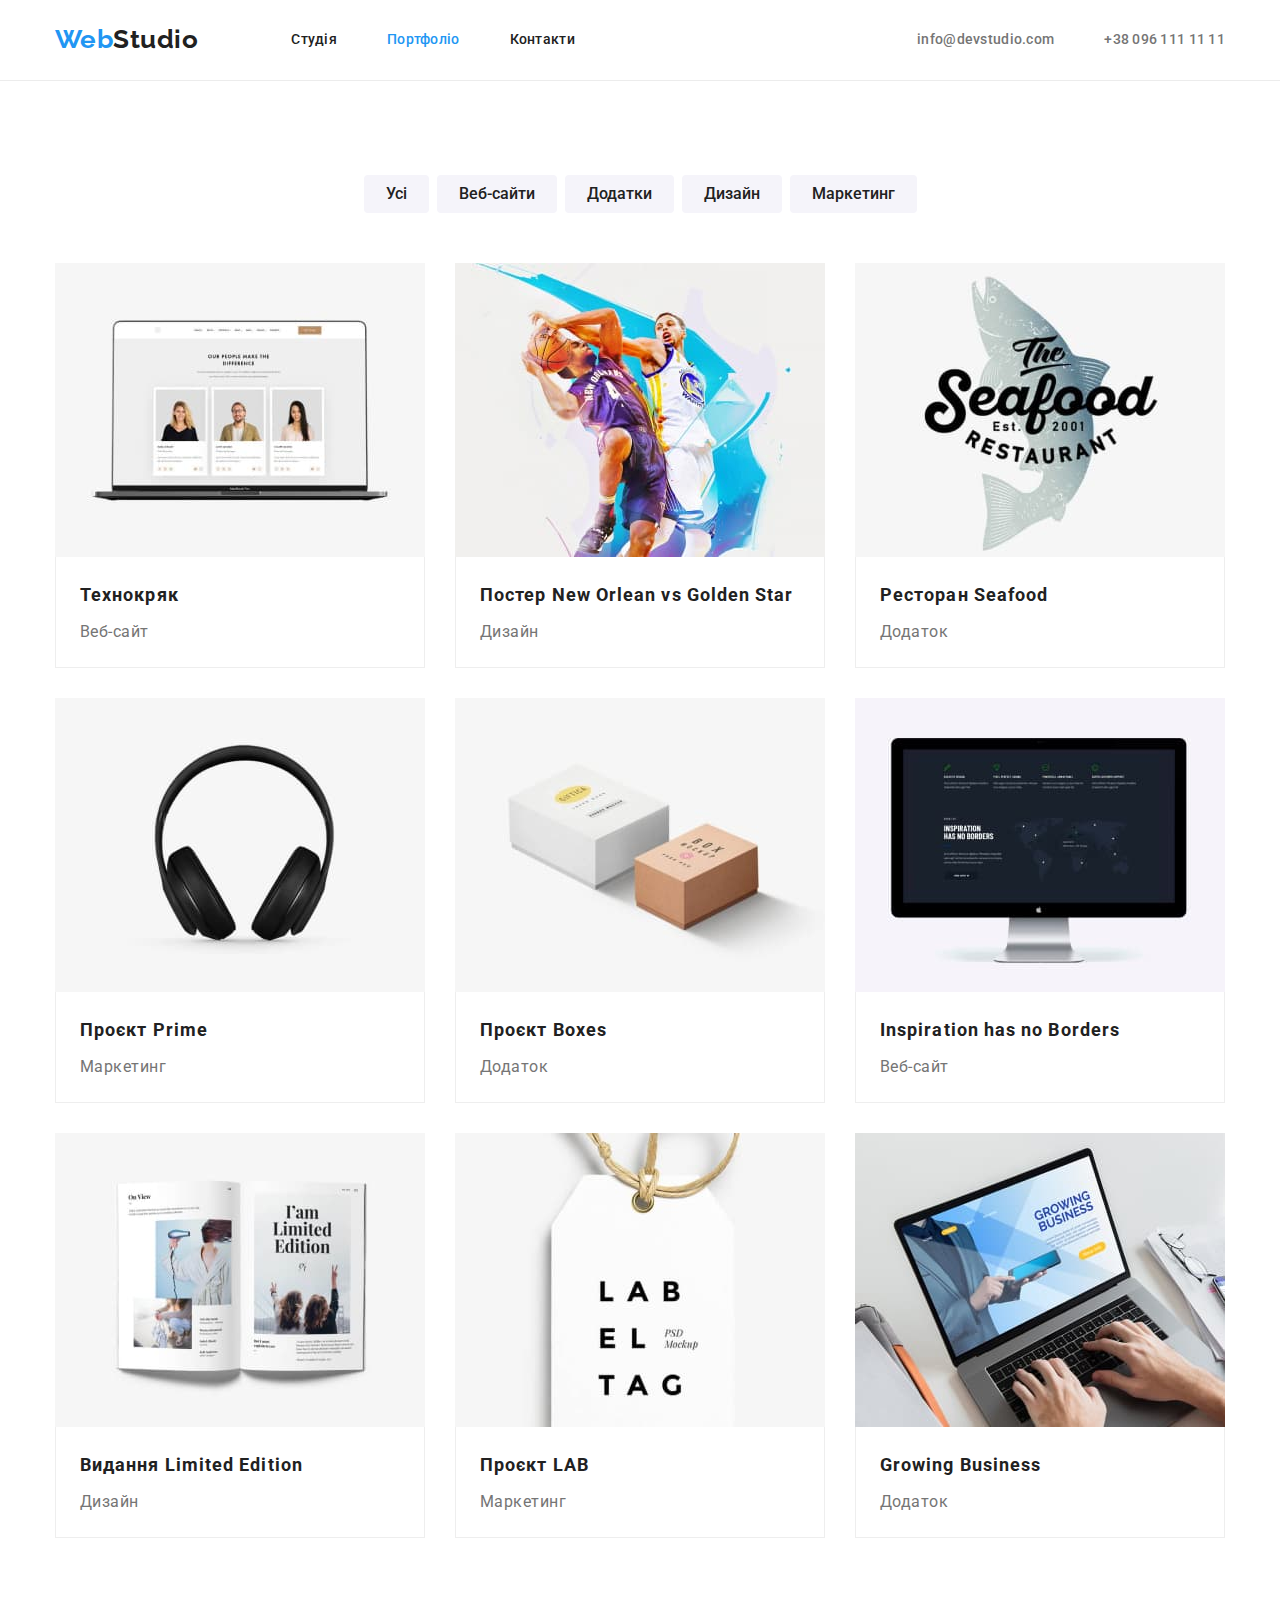
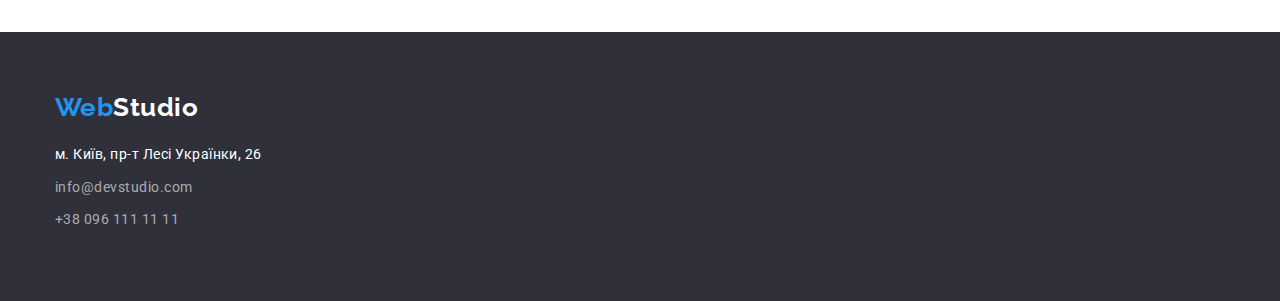
==== portfolio.html @ 28769418 "www" ====
<!DOCTYPE html>
<html lang="uk">
  <head>
    <meta charset="UTF-8" />
    <meta http-equiv="X-UA-Compatible" content="IE=edge" />
    <meta name="viewport" content="width=device-width, initial-scale=1.0" />
    <title>Document</title>
    <link
      href="https://fonts.googleapis.com/css2?family=Raleway:wght@700&family=Roboto:wght@400;500;700;900&display=swap"
      rel="stylesheet"
    />
    <link
      rel="stylesheet"
      href="https://cdnjs.cloudflare.com/ajax/libs/modern-normalize/1.1.0/modern-normalize.min.css"
    />
    <link rel="stylesheet" href="./css/styles.css" />
  </head>
  <body>
    <header class="page-header text-decor">
      <div class="container header-main">
        <a href="./index.html" class="logo-header"
          ><span class="logo-web">Web</span>Studio</a
        >
        <nav>
          <ul class="site-nav list">
            <li class="item"><a href="./index.html" class="link">Студія</a></li>
            <li class="item">
              <a href="./portfolio.html" class="link current">Портфоліо</a>
            </li>
            <li class="item"><a href="" class="link">Контакти</a></li>
          </ul>
        </nav>
        <ul class="auth-nav list">
          <li class="item">
            <a href="mailto:info@devstudio.com" class="link"
              >info@devstudio.com</a
            >
          </li>
          <li class="item">
            <a href="tel:+380961111111" class="link">+38 096 111 11 11</a>
          </li>
        </ul>
      </div>
    </header>

    <main>
      <!-- Portfolio section -->
      <section class="section portfolio-section text-decor">
        <div class="container main">
          <h1 class="section-title visually-hidden">Портфоліо</h1>
          <ul class="filter-list list">
            <li class="item">
              <button type="button" class="button">Усі</button>
            </li>
            <li class="item">
              <button type="button" class="button">Веб-сайти</button>
            </li>
            <li class="item">
              <button type="button" class="button">Додатки</button>
            </li>
            <li class="item">
              <button type="button" class="button">Дизайн</button>
            </li>
            <li class="item">
              <button type="button" class="button">Маркетинг</button>
            </li>
          </ul>

          <ul class="portfolio-list list">
            <li class="item">
              <a href="">
                <img
                  src="./images/portfilio/portf1.jpg"
                  alt="Технокряк"
                  width="370"
                  height="294"
                />
                <div class="content">
                  <h2 class="title">Технокряк</h2>
                  <p class="text">Веб-сайт</p>
                </div>  
              </a>
            </li>
            <li class="item">
              <a href="">
                <img
                  src="./images/portfilio/portf2.jpg"
                  alt="Постер з двома баскетболістами"
                  width="370"
                />
                <div class="content">
                  <h2 class="title">
                    Постер <span lang="en">New Orlean vs Golden Star</span>
                  </h2>
                  <p class="text">Дизайн</p>
                </div>
              </a>
            </li>
            <li class="item">
              <a href="">
                <img
                  src="./images/portfilio/portf3.jpg"
                  alt="Значок ресторану"
                  width="370"
                />
                <div class="content">
                  <h2 class="title">Ресторан <span lang="en">Seafood</span></h2>
                  <p class="text">Додаток</p>
                </div>
              </a>
            </li>
            <li class="item">
              <a href="">
                <img
                  src="./images/portfilio/portf4.jpg"
                  alt="Навушники"
                  width="370"
                />
                <div class="content">
                  <h2 class="title">Проєкт <span lang="en">Prime</span></h2>
                  <p class="text">Маркетинг</p>
                </div>
              </a>
            </li>
            <li class="item">
              <a href="">
                <img
                  src="./images/portfilio/portf5.jpg"
                  alt="Дві коробки"
                  width="370"
                />
                <div class="content">
                  <h2 class="title">Проєкт <span lang="en">Boxes</span></h2>
                  <p class="text">Додаток</p>
                </div>
              </a>
            </li>
            <li class="item">
              <a href="">
                <img
                  src="./images/portfilio/portf6.jpg"
                  alt="Включений монітор"
                  width="370"
                />
                <div class="content">
                  <h2 class="title" lang="en">Inspiration has no Borders</h2>
                  <p class="text">Веб-сайт</p>
                </div>
              </a>
            </li>
            <li class="item">
              <a href="">
                <img
                  src="./images/portfilio/portf7.jpg"
                  alt="Відкрита книжка"
                  width="370"
                />
                <div class="content">
                  <h2 class="title">
                    Видання <span lang="en">Limited Edition</span>
                  </h2>
                  <p class="text">Дизайн</p>
                </div>
              </a>
            </li>
            <li class="item">
              <a href="">
                <img
                  src="./images/portfilio/portf8.jpg"
                  alt="Бірка"
                  width="370"
                />
                <div class="content">
                  <h2 class="title">Проєкт <span lang="en">LAB</span></h2>
                  <p class="text">Маркетинг</p>
                </div>
              </a>
            </li>
            <li class="item">
              <a href="">
                <img
                  src="./images/portfilio/portf9.jpg"
                  alt="Робота за ноутбуком"
                  width="370"
                />
                <div class="content">
                  <h2 class="title" lang="en">Growing Business</h2>
                  <p class="text">Додаток</p>
                </div>
              </a>
            </li>
          </ul>
        </div>
      </section>
    </main>

    <footer class="footer-section text-decor">
      <div class="container footer">
        <a href="./index.html" class="logo-footer text-decor"
          ><span class="logo-web">Web</span>Studio</a
        >
        <address class="adres">
          <ul class="address-list list text-decor">
            <li class="item">
              <a
                href="https://goo.gl/maps/ijaJ5MrbK64KNwwaA"
                class="geoloc link"
                >м. Київ, пр-т Лесі Українки, 26</a
              >
            </li>
            <li class="item">
              <a href="mailto:info@devstudio.com" class="link contact"
                >info@devstudio.com</a
              >
            </li>
            <li class="item">
              <a href="tel:+380961111111" class="link contact"
                >+38 096 111 11 11</a
              >
            </li>
          </ul>
        </address>
      </div>
    </footer>
  </body>
</html>
---- css/styles.css ----
:root {
  --primary-text-color: #757575;
  --title-text-color: #212121;
  --accent-color: #2196f3;
  --minor-color: #ffffff;
  --primary-bg: #f5f5f5;
  --secondary-bg: #2f303a;
  --button-bg: #f5f4fa;
  --footer-text-color: rgba(255, 255, 255, 0.6);
  --button-active: #188ce8;
  --border-portfolio: #eeeeee;
}

/*колір ховеру та кнопок #2196F3 */
/*колір заголовків #212121*/
/*колір тексту #757575  */
/* #FFFFFF */
/* #000000   */
/* фон #F5F5F5*/
/*фон #F5F4FA*/
body {
  color: var(--primary-text-color);
  font-family: Roboto, sans-serif;
  letter-spacing: 0.03em;
}
img{
  display: block;
}
p,
h1,
h2,
h3,
h4,
h5,
h6 {
    margin: 0;
}

ul {
    margin: 0;
    padding: 0;
}
.list {
  list-style: none;
  padding: 0;
  margin: 0;
}
.text-decor a {
  text-decoration: none;
}
/*для приховування тексту*/
.visually-hidden {
  position: absolute;
  white-space: nowrap;
  width: 1px;
  height: 1px;
  overflow: hidden;
  border: 0;
  padding: 0;
  clip: rect(0 0 0 0);
  clip-path: inset(50%);
  margin: -1px;
}
.container {
  width: 1200px;
  padding-left: 15px;
  padding-right: 15px;
  margin: 0 auto;
  /* outline: 2px solid tomato;*/
}
/*Header section*/
.page-header {
  display: block;
  background-color: var(--minor-color);
  border-bottom:  1px solid #ececec;
}
/*logo*/
.logo-header {
  display: block;
  padding-top: 24px;
  padding-bottom: 25px;

  color: var(--title-text-color);
  font-family: Raleway, sans-serif;
  font-weight: 700;
  font-size: 26px;
  line-height: 1.2;
}
.logo-web {
  color: var(--accent-color);
}

/*site nav*/
.site-nav {
  display: flex;
}
.site-nav .link {
  display: block;
  padding-top: 32px;
  padding-bottom: 32px;

  color: var(--title-text-color);
  font-weight: 500;
  font-size: 14px;
  line-height: 1.14;
  letter-spacing: 0.02em;
}
.site-nav .link.current {
  color: var(--accent-color);
}
.site-nav .item:not(:last-child) {
  margin-right: 50px;
}
.site-nav .item:first-child {
  margin-left: 93px;
}

.site-nav .link:hover,
.site-nav .link:focus {
  color: var(--accent-color);
}
.header-main {
  display: flex;
  align-items: center;
}
/*почта і тел*/
.auth-nav {
  display: flex;
  margin-left: auto;
}
.auth-nav .link {
  display: block;
  padding-top: 32px;
  padding-bottom: 32px;

  color: var(--primary-text-color);
  font-weight: 500;
  font-size: 14px;
  line-height: 1.14;
  letter-spacing: 0.02em;
}
.auth-nav .item:first-child {
  margin-right: 50px;
}
.auth-nav .link:hover,
.auth-nav .link:focus {
  color: var(--accent-color);
}

/*hero section*/
/*Колір поставив шоб текст краще видно було*/
.hero {
  background-color: var(--secondary-bg);
  text-align: center;
}
.container.hero{
  padding: 200px 0;
}
.hero-title {
  color: var(--minor-color);
  font-weight: 900;
  font-size: 44px;
  line-height: 1.36;
  text-align: center;
  letter-spacing: 0.06em;
  text-transform: uppercase;
  
  max-width: 696px;
  margin: 0 auto 30px;
}
.hero .button {
  font-weight: 700;
  font-size: 16px;
  line-height: 1.87;
  cursor: pointer;
  align-items: center;
  text-align: center;
  letter-spacing: 0.06em;
  min-width: 216px;
  padding: 10px 32px;
  border-radius: 4px;
  border: 0;
}
.hero .button:hover,
.hero .button:focus {
  background-color: var(--button-active);
}
.button {
  display: inline-block;
  color: var(--minor-color);
  background-color: var(--accent-color);
  font-family: inherit;
}
/*Features section*/
.features.section{
  padding-top: 94px;
  padding-bottom: 94px;
}
.section-title {
  color: var(--title-text-color);
  font-size: 36px;
  line-height: 1.67;
  text-align: center;
  margin-top: 0;
  margin-bottom: 50px;
}
.features-list {
  display: flex;
  margin-top: 0;
}
.features-list .item {
  width: calc((100%-90px) / 4);
}
.features-list .item:not(:last-child) {
  margin-right: 30px;
}
.features-list .title {
  color: var(--title-text-color);
  font-size: 14px;
  line-height: 1.14;
  text-transform: uppercase;
  margin-top: 0;
  margin-bottom: 10px;
}
.features-list .text {
  font-size: 14px;
  line-height: 1.71;
  margin: 0;
}

/*Employment section*/
.employment.section{
  padding-bottom: 94px;
}
.work-list {
  display: flex;
}
.work-list .item {
  width: calc((100%-60px) / 3);
}
.work-list .item:not(:last-child) {
  margin-right: 30px;
}
/*Team section*/
.team-section {
  background-color: var(--button-bg);
  padding-top: 94px;
  padding-bottom: 94px;
}
.team-list {
  display: flex;
}
.team-list .item {
  width: calc((100%-90px) / 4);
}
.team-list .item:not(:last-child) {
  margin-right: 30px;
}
.team-list > li {
  background-color: var(--minor-color);
}

.team-list .title {
  color: var(--title-text-color);
  font-weight: 500;
  font-size: 16px;
  line-height: 1.19;
  text-align: center;
  margin-bottom: 10px;
  margin-top: 0;
}
.team-list .text {
  font-size: 16px;
  line-height: 1.19;
  text-align: center;
  margin-top: 0;
  margin-bottom: 0;
}
.team-list .content {
  padding-top: 30px;
  padding-bottom: 30px;
}

.team-list .content {
  box-shadow: 0px 1px 3px rgba(0, 0, 0, 0.12), 0px 1px 1px rgba(0, 0, 0, 0.14),
    0px 2px 1px rgba(0, 0, 0, 0.2);
  border-radius: 0px 0px 4px 4px;
}

/*Footer section*/

.logo-footer {
  display: inline-block;
  margin-bottom: 20px;
  color: var(--minor-color);
  font-weight: 700;
  font-family: "Raleway";
  font-size: 26px;
  line-height: 1.19;
}
.address-list .item{
   margin-bottom: 9px;
}
.address-list .link {

  color: var(--footer-text-color);
  font-size: 14px;
  line-height: 1.7;
  font-style: normal;
}
.address-list .geoloc {
  color: var(--minor-color);
}
.address-list .geoloc:hover,
.address-list .geoloc:focus {
  color: var(--accent-color);
}
.address-list .contact:hover,
.address-list .contact:focus {
  color: var(--accent-color);
}
.footer-section {
  background-color: var(--secondary-bg);
  padding-top: 60px;
  padding-bottom: 60px;
}
/*Portfolio page*/

/*Фільтри (кнопки)*/
.filter-list {
  display: flex;
  justify-content: center;
  margin-bottom: 50px;
}
.filter-list .item:not(:last-child) {
  margin-right: 8px;
}

.filter-list .button {
  color: var(--title-text-color);
  background-color: var(--button-bg);
  border: 0;
  cursor: pointer;
  font-weight: 500;
  font-size: 16px;
  line-height: 1.6;
  text-align: center;
  padding: 6px 22px;
  border-radius: 4px;
}
.filter-list .button:hover,
.filter-list .button:focus {
  color: var(--minor-color);
  background-color: var(--accent-color);
  box-shadow: 0px 3px 1px rgba(0, 0, 0, 0.1), 0px 1px 2px rgba(0, 0, 0, 0.08),
    0px 2px 2px rgba(0, 0, 0, 0.12);
}
/*Секція портфоліо*/
.portfolio-section{
  padding-top: 94px;
  padding-bottom: 94px;
}
.portfolio-list {
  display: flex;
  flex-wrap: wrap;
}
.portfolio-list .item {
  /* width: 370px;*/
  width: calc((100% - 60px) / 3);
  margin-bottom: 30px;
  margin-right: 30px;
}
.portfolio-list .item:nth-child(3n) {
  margin-right: 0;
}
.portfolio-list .item:nth-last-child(-n + 3) {
  margin-bottom: 0;
}
.portfolio-list .title {
  color: var(--title-text-color);
  font-size: 18px;
  line-height: 2;
  letter-spacing: 0.06em;
  margin-top: 0;
  margin-bottom: 4px;
}
.portfolio-list .content {
  padding: 20px 24px;
  border-bottom: 1px solid var(--border-portfolio);
  border-right: 1px solid var(--border-portfolio);
  border-left: 1px solid var(--border-portfolio);
}
.portfolio-list > li {
  background-color: var(--minor-color);
}
.portfolio-list .text {
  color: var(--primary-text-color);
  font-size: 16px;
  line-height: 1.875;
  margin-top: 0;
  margin-bottom: 0;
}
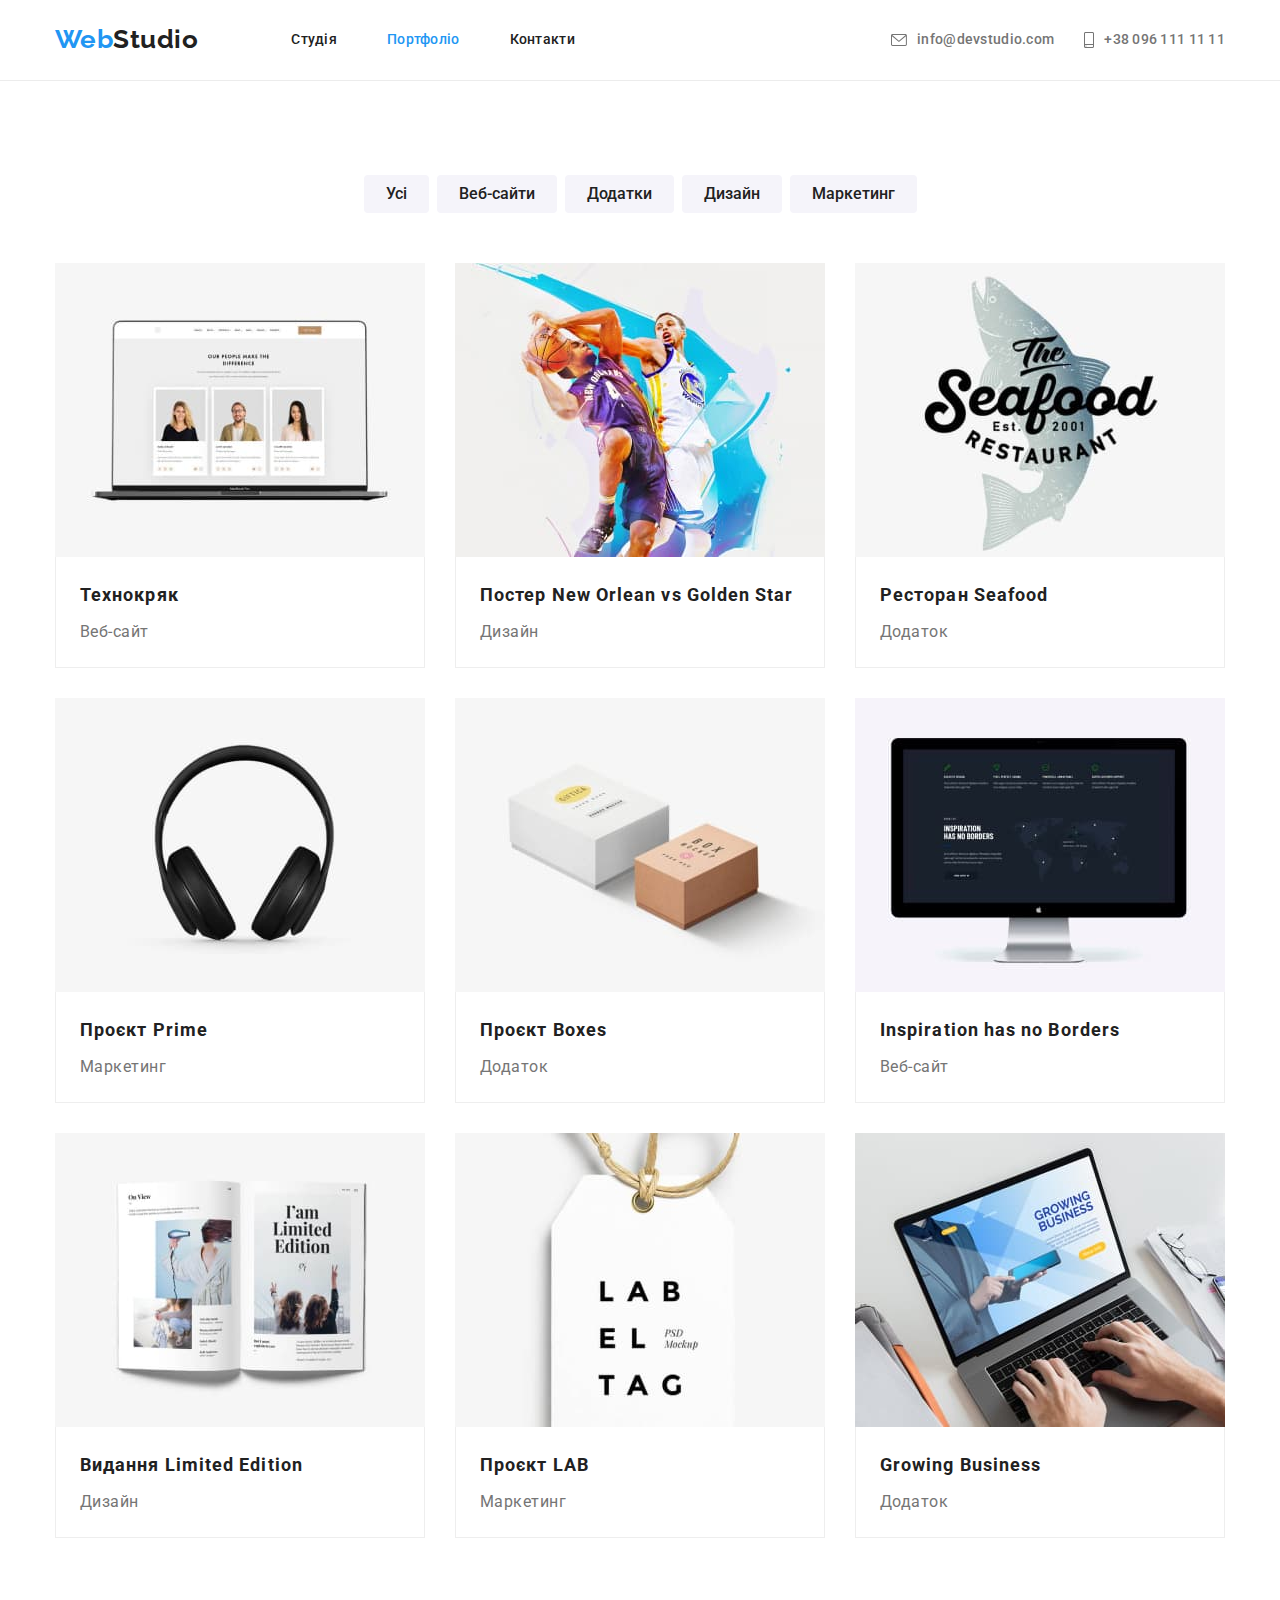
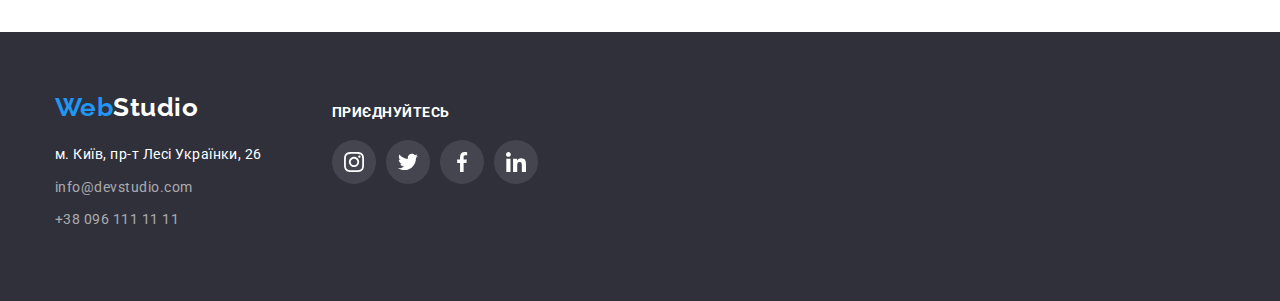
==== commit 52cfafc9: "svg and shadow" ====
--- a/portfolio.html
+++ b/portfolio.html
@@ -23,7 +23,9 @@
         >
         <nav>
           <ul class="site-nav list">
-            <li class="item"><a href="./index.html" class="link">Студія</a></li>
+            <li class="item">
+              <a href="./index.html" class="link">Студія</a>
+            </li>
             <li class="item">
               <a href="./portfolio.html" class="link current">Портфоліо</a>
             </li>
@@ -31,13 +33,21 @@
           </ul>
         </nav>
         <ul class="auth-nav list">
-          <li class="item">
-            <a href="mailto:info@devstudio.com" class="link"
-              >info@devstudio.com</a
+          <li class="item header-mail">
+            <a href="mailto:info@devstudio.com" class="link">
+              <svg class="icon-mail" width="16px" height="12px">
+                <use href="./images/symbol-section.svg#icon-envelope"></use>
+              </svg>
+              info@devstudio.com</a
             >
           </li>
-          <li class="item">
-            <a href="tel:+380961111111" class="link">+38 096 111 11 11</a>
+          <li class="item header-tel">
+            <a href="tel:+380961111111" class="link">
+              <svg class="icon-tel" width="10px" height="16px">
+                <use href="./images/symbol-section.svg#icon-smartphone"></use>
+              </svg>
+              +38 096 111 11 11</a
+            >
           </li>
         </ul>
       </div>
@@ -78,7 +88,7 @@
                 <div class="content">
                   <h2 class="title">Технокряк</h2>
                   <p class="text">Веб-сайт</p>
-                </div>  
+                </div>
               </a>
             </li>
             <li class="item">
@@ -196,30 +206,65 @@
 
     <footer class="footer-section text-decor">
       <div class="container footer">
-        <a href="./index.html" class="logo-footer text-decor"
-          ><span class="logo-web">Web</span>Studio</a
-        >
-        <address class="adres">
-          <ul class="address-list list text-decor">
-            <li class="item">
-              <a
-                href="https://goo.gl/maps/ijaJ5MrbK64KNwwaA"
-                class="geoloc link"
-                >м. Київ, пр-т Лесі Українки, 26</a
-              >
-            </li>
-            <li class="item">
-              <a href="mailto:info@devstudio.com" class="link contact"
-                >info@devstudio.com</a
-              >
-            </li>
-            <li class="item">
-              <a href="tel:+380961111111" class="link contact"
-                >+38 096 111 11 11</a
-              >
-            </li>
-          </ul>
-        </address>
+        <div class="container-logoadres">
+          <a href="./index.html" class="logo-footer text-decor"
+            ><span class="logo-web">Web</span>Studio</a
+          >
+          <address class="adres">
+            <ul class="address-list list text-decor">
+              <li class="item">
+                <a
+                  href="https://goo.gl/maps/ijaJ5MrbK64KNwwaA"
+                  class="geoloc link"
+                  >м. Київ, пр-т Лесі Українки, 26</a
+                >
+              </li>
+              <li class="item">
+                <a href="mailto:info@devstudio.com" class="link contact"
+                  >info@devstudio.com</a
+                >
+              </li>
+              <li class="item">
+                <a href="tel:+380961111111" class="link contact"
+                  >+38 096 111 11 11</a
+                >
+              </li>
+            </ul>
+          </address>
+        </div>
+        <div class="container-joinin">
+          <h3 class="text">Приєднуйтесь</h3>
+          <ul class="joinin-list list">
+            <li class="item">
+              <a href="" class="joinin-icon">
+                <svg class="link" width="20px" height="20px">
+                  <use href="./images/symbol-section.svg#icon-instagram"></use>
+                </svg>
+              </a>
+            </li>
+            <li class="item">
+              <a href="" class="joinin-icon">
+                <svg class="link" width="20px" height="20px">
+                  <use href="./images/symbol-section.svg#icon-twitter"></use>
+                </svg>
+              </a>
+            </li>
+            <li class="item">
+              <a href="" class="joinin-icon">
+                <svg class="link" width="20px" height="20px">
+                  <use href="./images/symbol-section.svg#icon-facebook"></use>
+                </svg>
+              </a>
+            </li>
+            <li class="item">
+              <a href="" class="joinin-icon">
+                <svg class="link" width="20px" height="20px">
+                  <use href="./images/symbol-section.svg#icon-linkedin"></use>
+                </svg>
+              </a>
+            </li>
+          </ul>
+        </div>
       </div>
     </footer>
   </body>
--- a/css/styles.css
+++ b/css/styles.css
@@ -9,6 +9,8 @@
   --footer-text-color: rgba(255, 255, 255, 0.6);
   --button-active: #188ce8;
   --border-portfolio: #eeeeee;
+  --link-icon-color:#afb1b8;
+  --gradient-overlay:rgba(47, 48, 58, 0.4);
 }
 
 /*колір ховеру та кнопок #2196F3 */
@@ -129,9 +131,10 @@
   margin-left: auto;
 }
 .auth-nav .link {
-  display: block;
+  display: flex;
   padding-top: 32px;
   padding-bottom: 32px;
+  align-items: center;
 
   color: var(--primary-text-color);
   font-weight: 500;
@@ -139,22 +142,32 @@
   line-height: 1.14;
   letter-spacing: 0.02em;
 }
-.auth-nav .item:first-child {
-  margin-right: 50px;
-}
 .auth-nav .link:hover,
 .auth-nav .link:focus {
   color: var(--accent-color);
+}
+.auth-nav .icon-tel,
+.auth-nav .icon-mail{
+  margin-right: 10px;
+  fill: currentColor;
+}
+.auth-nav .header-mail{
+  margin-right: 30px;
 }
 
 /*hero section*/
 /*Колір поставив шоб текст краще видно було*/
 .hero {
+  max-width: 1600px;
+  height: 600px;
   background-color: var(--secondary-bg);
+  background-image: linear-gradient(var(--gradient-overlay),var(--gradient-overlay)), url(../images/heroimg.jpg);
+  background-repeat: no-repeat;
   text-align: center;
 }
 .container.hero{
   padding: 200px 0;
+  background: none;
 }
 .hero-title {
   color: var(--minor-color);
@@ -180,6 +193,7 @@
   padding: 10px 32px;
   border-radius: 4px;
   border: 0;
+  box-shadow: 0px 4px 4px rgba(0, 0, 0, 0.15);
 }
 .hero .button:hover,
 .hero .button:focus {
@@ -196,6 +210,17 @@
   padding-top: 94px;
   padding-bottom: 94px;
 }
+.features-list .icon-item{
+  display: flex;
+  align-items: center;
+  justify-content: center;
+  width: 270px;
+  height: 120px;
+  border-radius: 4px;
+  background-color:var(--button-bg);
+  margin-bottom: 30px;
+}
+
 .section-title {
   color: var(--title-text-color);
   font-size: 36px;
@@ -274,18 +299,77 @@
   line-height: 1.19;
   text-align: center;
   margin-top: 0;
-  margin-bottom: 0;
+  margin-bottom: 16px;
 }
 .team-list .content {
   padding-top: 30px;
   padding-bottom: 30px;
 }
 
-.team-list .content {
+.team-list .item {
   box-shadow: 0px 1px 3px rgba(0, 0, 0, 0.12), 0px 1px 1px rgba(0, 0, 0, 0.14),
     0px 2px 1px rgba(0, 0, 0, 0.2);
   border-radius: 0px 0px 4px 4px;
 }
+
+.team-list .social{
+  display: flex;
+  justify-content:center;
+}
+.social .link-icon{
+  display: flex;
+  align-items: center;
+  justify-content:center;
+  border-radius: 50%;
+  /*outline: #212121 solid 1px;*/
+  color: var(--link-icon-color);
+
+  width: 44px;
+  height: 44px;
+}
+.social .item-icon:not(:last-child){
+  margin-right: 10px;
+}
+.social .link{
+  width: 20px;
+  height: 20px;
+  fill: currentColor;
+}
+ .social .link-icon:hover,
+ .social .link-icon:focus{
+  background-color: var(--accent-color);
+  color: var(--minor-color);
+} 
+/*Regular customers section*/
+.customers-section{
+  padding-top: 94px;
+  padding-bottom: 94px;
+}
+.company-list{
+  display: flex;
+}
+.company-list .icon-link{
+display: flex;
+align-items: center;
+justify-content: center;
+width: 170px;
+height: 92px;
+border: 1px solid var(--link-icon-color);
+border-radius: 4px;
+color:var(--link-icon-color);
+}
+.company-list .item:not(:last-child){
+  margin-right: 30px;
+}
+.company-list .link{
+  fill: currentColor;
+}
+.company-list .icon-link:hover,
+.company-list .icon-link:focus{
+  color: var(--accent-color);
+  border-color: var(--accent-color);
+}
+
 
 /*Footer section*/
 
@@ -324,6 +408,51 @@
   padding-top: 60px;
   padding-bottom: 60px;
 }
+.container-logoadres{
+  margin-right: 70px;
+}
+.container.footer{
+  display: flex;
+}
+.container-joinin{
+  margin-top: 12px;
+  margin-bottom: 40px;
+  color: var(--minor-color);
+}
+.joinin-list{
+  display: flex;
+}
+.container-joinin .text{
+font-size: 14px;
+line-height: 16px;
+letter-spacing: 0.875;
+text-transform: uppercase;
+margin-bottom: 20px;
+}
+.joinin-list .joinin-icon{
+  display: flex;
+  align-items: center;
+  justify-content: center;
+  border-radius: 50%;
+ /* outline: #afb1b8 solid 1px;*/
+  width: 44px;
+  height: 44px;
+  background-color: rgba(255, 255, 255, 0.1);
+  color: var(--minor-color) ;
+}
+.joinin-list .item:not(:last-child){
+  margin-right: 10px;
+}
+.joinin-list .link{
+  fill: currentColor;
+}
+.joinin-list .joinin-icon:hover,
+.joinin-list .joinin-icon:focus{
+  background-color: var(--accent-color);
+}
+
+  
+
 /*Portfolio page*/
 
 /*Фільтри (кнопки)*/
@@ -376,6 +505,9 @@
 .portfolio-list .item:nth-last-child(-n + 3) {
   margin-bottom: 0;
 }
+.portfolio-list .item:hover{
+  box-shadow: 0px 1px 1px rgba(0, 0, 0, 0.12), 0px 4px 4px rgba(0, 0, 0, 0.06), 1px 4px 6px rgba(0, 0, 0, 0.16);
+}
 .portfolio-list .title {
   color: var(--title-text-color);
   font-size: 18px;
